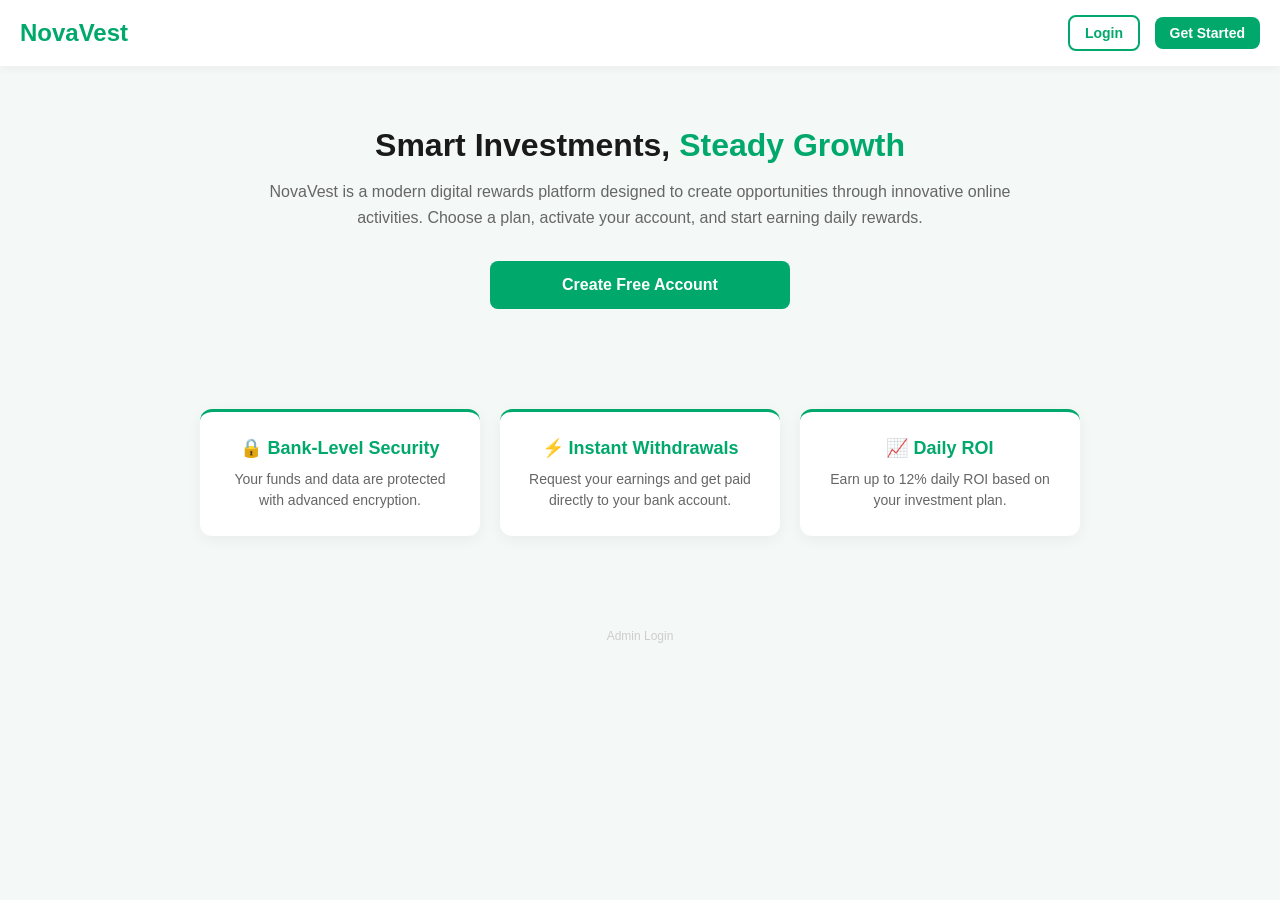
==== index.html @ c329efbb "Update index.html" ====
<!DOCTYPE html>
<html lang="en">
<head>
    <meta charset="UTF-8">
    <meta name="viewport" content="width=device-width, initial-scale=1.0">
    <title>NovaVest - Digital Rewards Platform</title>
    <link rel="manifest" href="manifest.json">
    <meta name="theme-color" content="#00a86b">
    <style>
        * { box-sizing: border-box; margin: 0; padding: 0; }
        body { font-family: 'Segoe UI', Roboto, sans-serif; background-color: #f4f8f6; color: #1a1a1a; }
        header { background-color: white; padding: 15px 20px; display: flex; justify-content: space-between; align-items: center; box-shadow: 0 2px 10px rgba(0,0,0,0.05); flex-wrap: wrap; gap: 10px; }
        .logo { font-size: 24px; font-weight: 800; color: #00a86b; }
        .nav-btns a { text-decoration: none; padding: 8px 15px; border-radius: 8px; font-weight: 700; margin-left: 10px; font-size: 14px; display: inline-block; }
        .btn-login { color: #00a86b; border: 2px solid #00a86b; }
        .btn-register { background: #00a86b; color: white; }
        .hero { text-align: center; padding: 60px 20px; max-width: 800px; margin: 0 auto; }
        .hero h1 { font-size: 32px; color: #1a1a1a; margin-bottom: 15px; line-height: 1.2; }
        .hero h1 span { color: #00a86b; }
        .hero p { font-size: 16px; color: #666; line-height: 1.6; margin-bottom: 30px; }
        .cta-btn { background: #00a86b; color: white; padding: 15px 30px; border: none; border-radius: 8px; font-size: 16px; font-weight: 700; text-decoration: none; transition: 0.2s; display: inline-block; width: 100%; max-width: 300px; }
        .cta-btn:hover { background: #007a4d; }
        .features { display: flex; justify-content: center; gap: 20px; padding: 40px 20px; flex-wrap: wrap; }
        .feature-box { background: white; padding: 25px; border-radius: 12px; width: 100%; max-width: 280px; text-align: center; box-shadow: 0 4px 15px rgba(0,0,0,0.05); border-top: 3px solid #00a86b; margin-bottom: 10px; }
        .feature-box h3 { color: #00a86b; margin-bottom: 10px; font-size: 18px; }
        .feature-box p { color: #666; font-size: 14px; line-height: 1.5; }
        .admin-footer { text-align: center; padding: 40px 20px; }
        .admin-footer a { color: #ccc; text-decoration: none; font-size: 12px; }
    </style>
</head>
<body>
    <header>
        <div class="logo">NovaVest</div>
        <div class="nav-btns">
            <a href="login.html" class="btn-login">Login</a>
            <a href="register.html" class="btn-register">Get Started</a>
        </div>
    </header>
    <div class="hero">
        <h1>Smart Investments, <span>Steady Growth</span></h1>
        <p>NovaVest is a modern digital rewards platform designed to create opportunities through innovative online activities. Choose a plan, activate your account, and start earning daily rewards.</p>
        <a href="register.html" class="cta-btn">Create Free Account</a>
    </div>
    <div class="features">
        <div class="feature-box">
            <h3>🔒 Bank-Level Security</h3>
            <p>Your funds and data are protected with advanced encryption.</p>
        </div>
        <div class="feature-box">
            <h3>⚡ Instant Withdrawals</h3>
            <p>Request your earnings and get paid directly to your bank account.</p>
        </div>
        <div class="feature-box">
            <h3>📈 Daily ROI</h3>
            <p>Earn up to 12% daily ROI based on your investment plan.</p>
        </div>
    </div>
    <div class="admin-footer">
        <a href="admin-login.html">Admin Login</a>
    </div>

    <script>
        if ('serviceWorker' in navigator) {
          window.addEventListener('load', function() {
            navigator.serviceWorker.register('/sw.js').then(function(registration) {
              console.log('ServiceWorker registration successful!');
            }, function(err) {
              console.log('ServiceWorker registration failed: ', err);
            });
          });
        }
    </script>
</body>
</html>
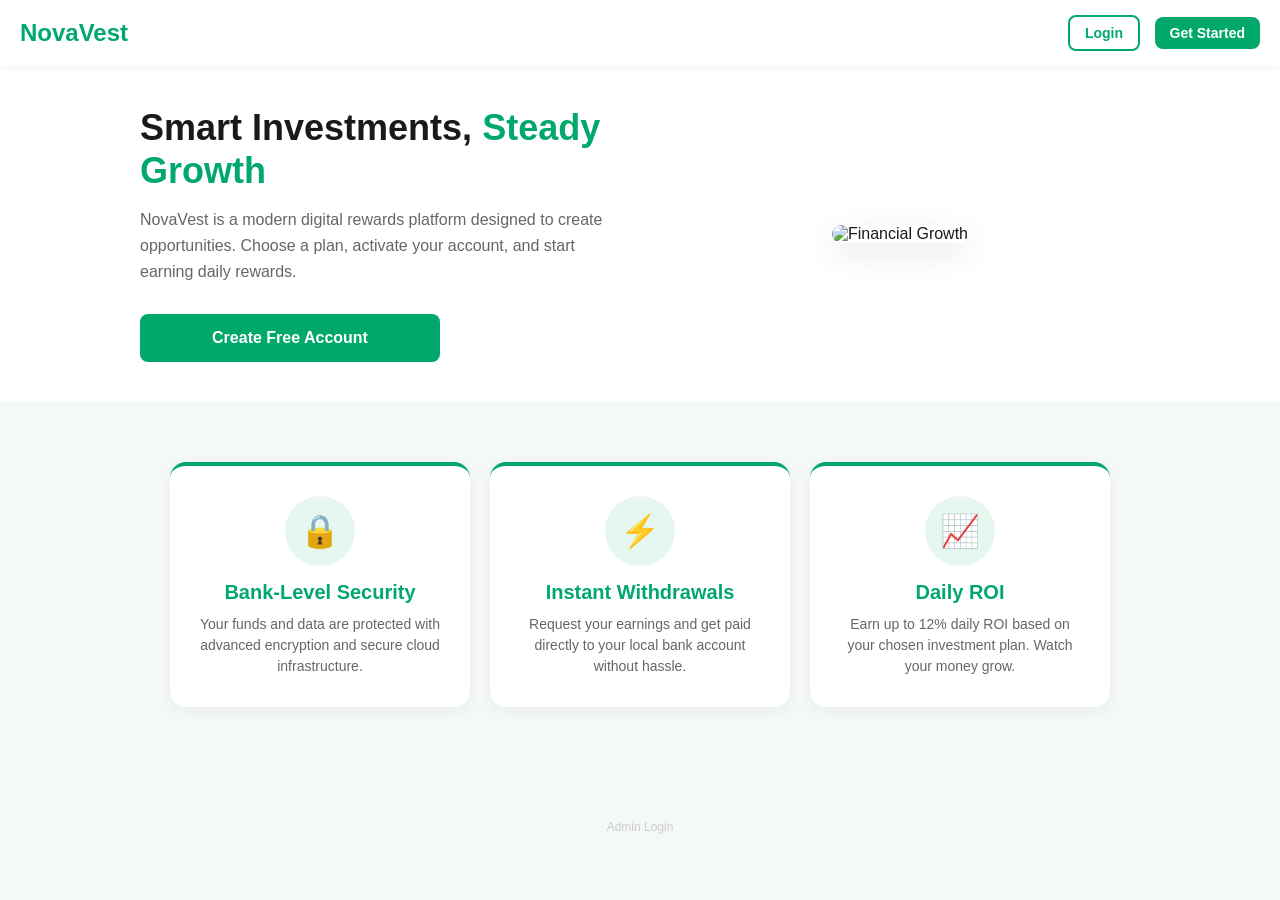
==== commit aea45101: "Update index.html" ====
--- a/index.html
+++ b/index.html
@@ -9,21 +9,32 @@
     <style>
         * { box-sizing: border-box; margin: 0; padding: 0; }
         body { font-family: 'Segoe UI', Roboto, sans-serif; background-color: #f4f8f6; color: #1a1a1a; }
-        header { background-color: white; padding: 15px 20px; display: flex; justify-content: space-between; align-items: center; box-shadow: 0 2px 10px rgba(0,0,0,0.05); flex-wrap: wrap; gap: 10px; }
+        header { background-color: white; padding: 15px 20px; display: flex; justify-content: space-between; align-items: center; box-shadow: 0 2px 10px rgba(0,0,0,0.05); flex-wrap: wrap; gap: 10px; position: sticky; top: 0; z-index: 100; }
         .logo { font-size: 24px; font-weight: 800; color: #00a86b; }
         .nav-btns a { text-decoration: none; padding: 8px 15px; border-radius: 8px; font-weight: 700; margin-left: 10px; font-size: 14px; display: inline-block; }
         .btn-login { color: #00a86b; border: 2px solid #00a86b; }
         .btn-register { background: #00a86b; color: white; }
-        .hero { text-align: center; padding: 60px 20px; max-width: 800px; margin: 0 auto; }
-        .hero h1 { font-size: 32px; color: #1a1a1a; margin-bottom: 15px; line-height: 1.2; }
-        .hero h1 span { color: #00a86b; }
-        .hero p { font-size: 16px; color: #666; line-height: 1.6; margin-bottom: 30px; }
-        .cta-btn { background: #00a86b; color: white; padding: 15px 30px; border: none; border-radius: 8px; font-size: 16px; font-weight: 700; text-decoration: none; transition: 0.2s; display: inline-block; width: 100%; max-width: 300px; }
+        
+        /* Hero Section with Image */
+        .hero-container { background: white; padding: 40px 20px; }
+        .hero { display: flex; max-width: 1000px; margin: 0 auto; align-items: center; gap: 40px; flex-wrap: wrap; }
+        .hero-text { flex: 1; min-width: 300px; }
+        .hero-text h1 { font-size: 36px; color: #1a1a1a; margin-bottom: 15px; line-height: 1.2; }
+        .hero-text h1 span { color: #00a86b; }
+        .hero-text p { font-size: 16px; color: #666; line-height: 1.6; margin-bottom: 30px; }
+        .cta-btn { background: #00a86b; color: white; padding: 15px 30px; border: none; border-radius: 8px; font-size: 16px; font-weight: 700; text-decoration: none; transition: 0.2s; display: inline-block; width: 100%; max-width: 300px; text-align: center; }
         .cta-btn:hover { background: #007a4d; }
-        .features { display: flex; justify-content: center; gap: 20px; padding: 40px 20px; flex-wrap: wrap; }
-        .feature-box { background: white; padding: 25px; border-radius: 12px; width: 100%; max-width: 280px; text-align: center; box-shadow: 0 4px 15px rgba(0,0,0,0.05); border-top: 3px solid #00a86b; margin-bottom: 10px; }
-        .feature-box h3 { color: #00a86b; margin-bottom: 10px; font-size: 18px; }
+        
+        .hero-image { flex: 1; min-width: 300px; text-align: center; }
+        .hero-image img { width: 100%; max-width: 400px; border-radius: 16px; box-shadow: 0 10px 30px rgba(0,0,0,0.1); }
+
+        /* Features Section */
+        .features { display: flex; justify-content: center; gap: 20px; padding: 60px 20px; flex-wrap: wrap; max-width: 1000px; margin: 0 auto; }
+        .feature-box { background: white; padding: 30px; border-radius: 16px; width: 100%; max-width: 300px; text-align: center; box-shadow: 0 4px 15px rgba(0,0,0,0.05); border-top: 4px solid #00a86b; margin-bottom: 10px; }
+        .feature-icon { width: 70px; height: 70px; margin: 0 auto 15px; background: #e6f7ef; border-radius: 50%; display: flex; align-items: center; justify-content: center; font-size: 32px; }
+        .feature-box h3 { color: #00a86b; margin-bottom: 10px; font-size: 20px; }
         .feature-box p { color: #666; font-size: 14px; line-height: 1.5; }
+        
         .admin-footer { text-align: center; padding: 40px 20px; }
         .admin-footer a { color: #ccc; text-decoration: none; font-size: 12px; }
     </style>
@@ -36,25 +47,38 @@
             <a href="register.html" class="btn-register">Get Started</a>
         </div>
     </header>
-    <div class="hero">
-        <h1>Smart Investments, <span>Steady Growth</span></h1>
-        <p>NovaVest is a modern digital rewards platform designed to create opportunities through innovative online activities. Choose a plan, activate your account, and start earning daily rewards.</p>
-        <a href="register.html" class="cta-btn">Create Free Account</a>
+
+    <div class="hero-container">
+        <div class="hero">
+            <div class="hero-text">
+                <h1>Smart Investments, <span>Steady Growth</span></h1>
+                <p>NovaVest is a modern digital rewards platform designed to create opportunities. Choose a plan, activate your account, and start earning daily rewards.</p>
+                <a href="register.html" class="cta-btn">Create Free Account</a>
+            </div>
+            <div class="hero-image">
+                <img src="https://images.unsplash.com/photo-1565514020179-026b92b84bb6?ixlib=rb-4.0.3&auto=format&fit=crop&w=800&q=80" alt="Financial Growth">
+            </div>
+        </div>
     </div>
+
     <div class="features">
         <div class="feature-box">
-            <h3>🔒 Bank-Level Security</h3>
-            <p>Your funds and data are protected with advanced encryption.</p>
+            <div class="feature-icon">🔒</div>
+            <h3>Bank-Level Security</h3>
+            <p>Your funds and data are protected with advanced encryption and secure cloud infrastructure.</p>
         </div>
         <div class="feature-box">
-            <h3>⚡ Instant Withdrawals</h3>
-            <p>Request your earnings and get paid directly to your bank account.</p>
+            <div class="feature-icon">⚡</div>
+            <h3>Instant Withdrawals</h3>
+            <p>Request your earnings and get paid directly to your local bank account without hassle.</p>
         </div>
         <div class="feature-box">
-            <h3>📈 Daily ROI</h3>
-            <p>Earn up to 12% daily ROI based on your investment plan.</p>
+            <div class="feature-icon">📈</div>
+            <h3>Daily ROI</h3>
+            <p>Earn up to 12% daily ROI based on your chosen investment plan. Watch your money grow.</p>
         </div>
     </div>
+
     <div class="admin-footer">
         <a href="admin-login.html">Admin Login</a>
     </div>
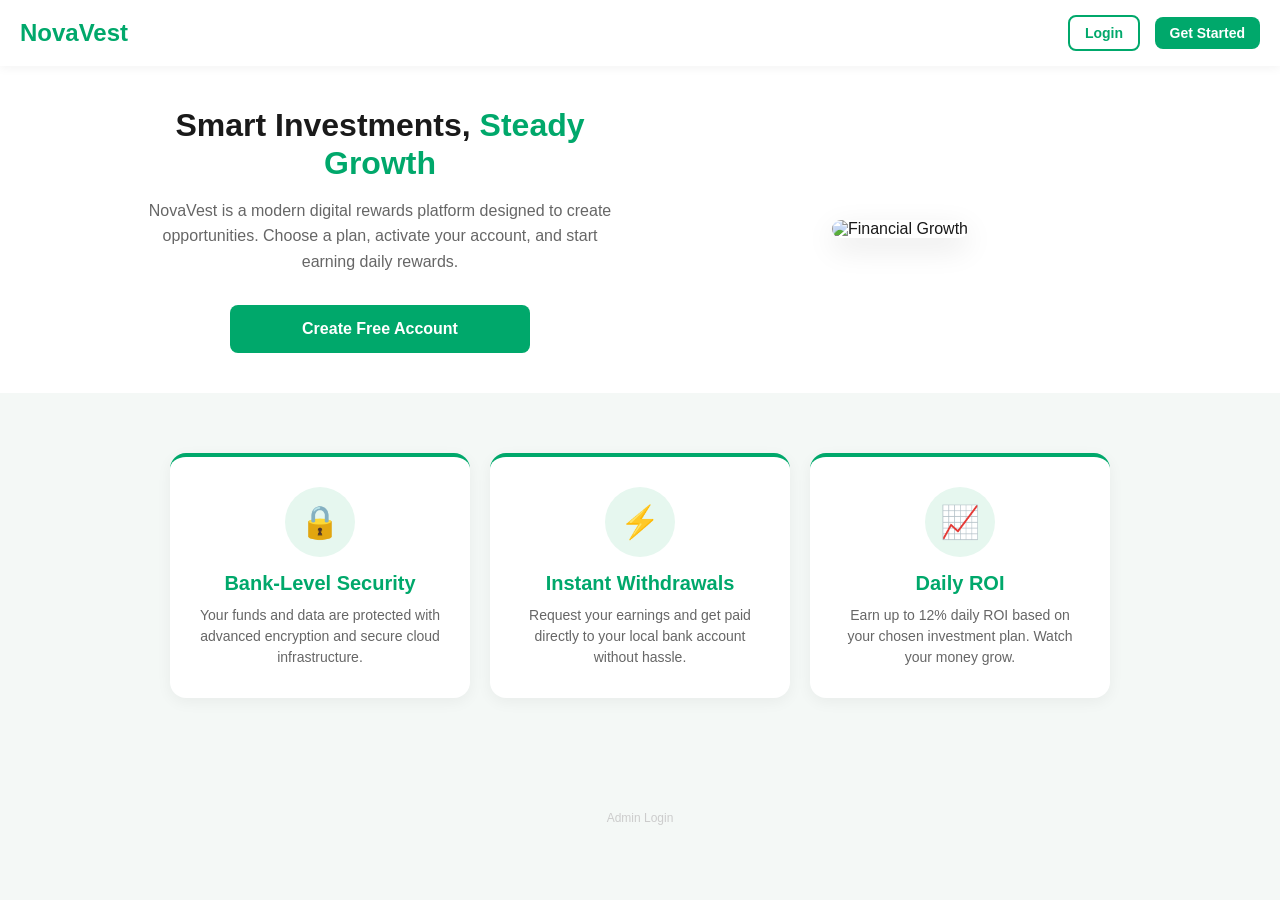
==== commit 5bcd0712: "Update index.html" ====
--- a/index.html
+++ b/index.html
@@ -15,18 +15,26 @@
         .btn-login { color: #00a86b; border: 2px solid #00a86b; }
         .btn-register { background: #00a86b; color: white; }
         
-        /* Hero Section with Image */
+        /* Hero Section */
         .hero-container { background: white; padding: 40px 20px; }
         .hero { display: flex; max-width: 1000px; margin: 0 auto; align-items: center; gap: 40px; flex-wrap: wrap; }
-        .hero-text { flex: 1; min-width: 300px; }
-        .hero-text h1 { font-size: 36px; color: #1a1a1a; margin-bottom: 15px; line-height: 1.2; }
+        .hero-text { flex: 1; min-width: 300px; text-align: center; }
+        .hero-text h1 { font-size: 32px; color: #1a1a1a; margin-bottom: 15px; line-height: 1.2; }
         .hero-text h1 span { color: #00a86b; }
         .hero-text p { font-size: 16px; color: #666; line-height: 1.6; margin-bottom: 30px; }
         .cta-btn { background: #00a86b; color: white; padding: 15px 30px; border: none; border-radius: 8px; font-size: 16px; font-weight: 700; text-decoration: none; transition: 0.2s; display: inline-block; width: 100%; max-width: 300px; text-align: center; }
         .cta-btn:hover { background: #007a4d; }
         
-        .hero-image { flex: 1; min-width: 300px; text-align: center; }
-        .hero-image img { width: 100%; max-width: 400px; border-radius: 16px; box-shadow: 0 10px 30px rgba(0,0,0,0.1); }
+        /* Fixed Image Styling */
+        .hero-image { flex: 1; min-width: 300px; text-align: center; width: 100%; }
+        .hero-image img {
+            width: 100%; 
+            max-width: 400px;
+            height: 220px; /* Fixed height so it doesn't stretch too tall */
+            object-fit: cover; /* This cuts the image perfectly so it doesn't distort */
+            border-radius: 16px; 
+            box-shadow: 0 10px 30px rgba(0,0,0,0.1);
+        }
 
         /* Features Section */
         .features { display: flex; justify-content: center; gap: 20px; padding: 60px 20px; flex-wrap: wrap; max-width: 1000px; margin: 0 auto; }
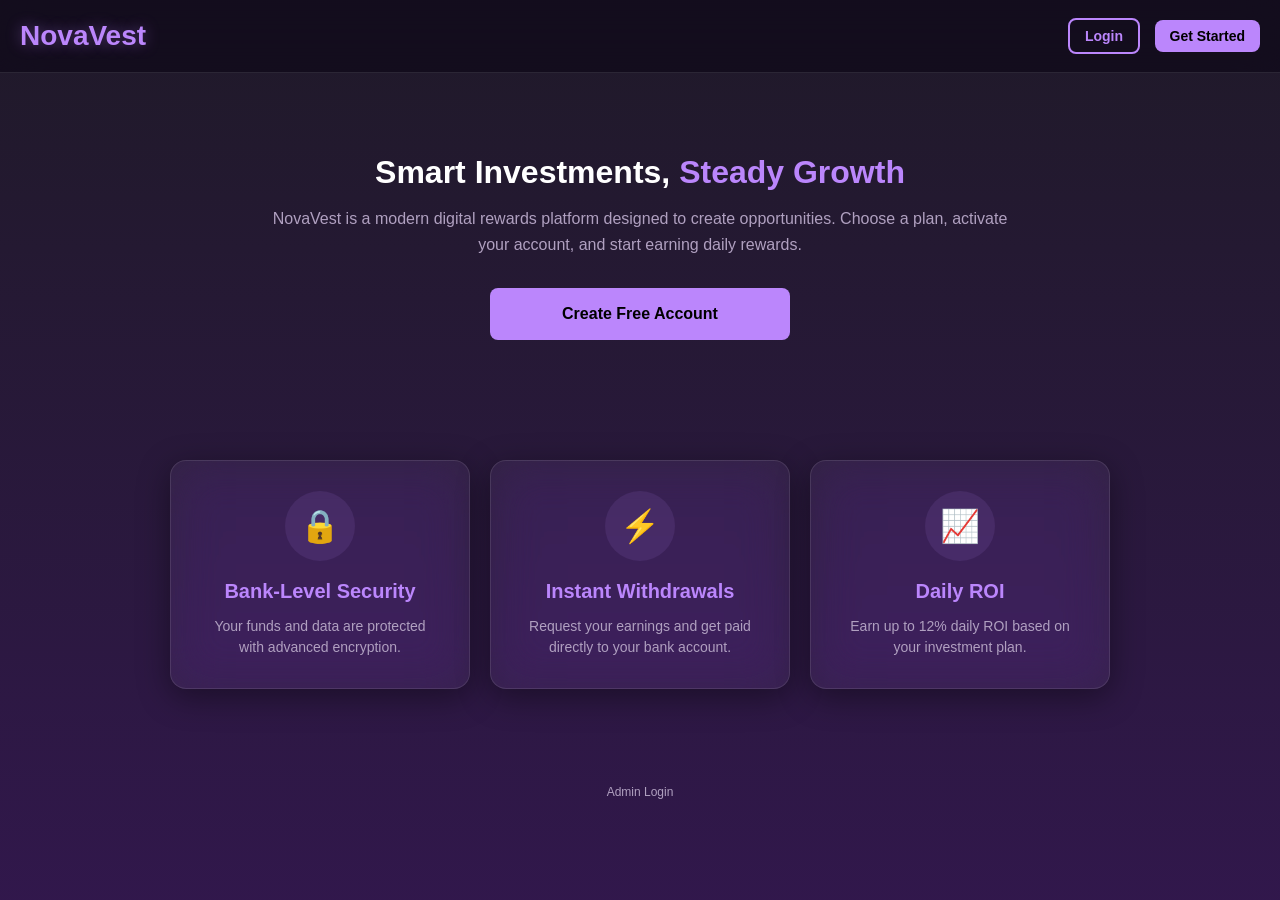
==== commit 86b9066a: "Update index.html" ====
--- a/index.html
+++ b/index.html
@@ -4,103 +4,56 @@
     <meta charset="UTF-8">
     <meta name="viewport" content="width=device-width, initial-scale=1.0">
     <title>NovaVest - Digital Rewards Platform</title>
-    <link rel="manifest" href="manifest.json">
-    <meta name="theme-color" content="#00a86b">
+    <link rel="stylesheet" href="style.css">
     <style>
-        * { box-sizing: border-box; margin: 0; padding: 0; }
-        body { font-family: 'Segoe UI', Roboto, sans-serif; background-color: #f4f8f6; color: #1a1a1a; }
-        header { background-color: white; padding: 15px 20px; display: flex; justify-content: space-between; align-items: center; box-shadow: 0 2px 10px rgba(0,0,0,0.05); flex-wrap: wrap; gap: 10px; position: sticky; top: 0; z-index: 100; }
-        .logo { font-size: 24px; font-weight: 800; color: #00a86b; }
-        .nav-btns a { text-decoration: none; padding: 8px 15px; border-radius: 8px; font-weight: 700; margin-left: 10px; font-size: 14px; display: inline-block; }
-        .btn-login { color: #00a86b; border: 2px solid #00a86b; }
-        .btn-register { background: #00a86b; color: white; }
-        
-        /* Hero Section */
-        .hero-container { background: white; padding: 40px 20px; }
-        .hero { display: flex; max-width: 1000px; margin: 0 auto; align-items: center; gap: 40px; flex-wrap: wrap; }
-        .hero-text { flex: 1; min-width: 300px; text-align: center; }
-        .hero-text h1 { font-size: 32px; color: #1a1a1a; margin-bottom: 15px; line-height: 1.2; }
-        .hero-text h1 span { color: #00a86b; }
-        .hero-text p { font-size: 16px; color: #666; line-height: 1.6; margin-bottom: 30px; }
-        .cta-btn { background: #00a86b; color: white; padding: 15px 30px; border: none; border-radius: 8px; font-size: 16px; font-weight: 700; text-decoration: none; transition: 0.2s; display: inline-block; width: 100%; max-width: 300px; text-align: center; }
-        .cta-btn:hover { background: #007a4d; }
-        
-        /* Fixed Image Styling */
-        .hero-image { flex: 1; min-width: 300px; text-align: center; width: 100%; }
-        .hero-image img {
-            width: 100%; 
-            max-width: 400px;
-            height: 220px; /* Fixed height so it doesn't stretch too tall */
-            object-fit: cover; /* This cuts the image perfectly so it doesn't distort */
-            border-radius: 16px; 
-            box-shadow: 0 10px 30px rgba(0,0,0,0.1);
-        }
-
-        /* Features Section */
-        .features { display: flex; justify-content: center; gap: 20px; padding: 60px 20px; flex-wrap: wrap; max-width: 1000px; margin: 0 auto; }
-        .feature-box { background: white; padding: 30px; border-radius: 16px; width: 100%; max-width: 300px; text-align: center; box-shadow: 0 4px 15px rgba(0,0,0,0.05); border-top: 4px solid #00a86b; margin-bottom: 10px; }
-        .feature-icon { width: 70px; height: 70px; margin: 0 auto 15px; background: #e6f7ef; border-radius: 50%; display: flex; align-items: center; justify-content: center; font-size: 32px; }
-        .feature-box h3 { color: #00a86b; margin-bottom: 10px; font-size: 20px; }
-        .feature-box p { color: #666; font-size: 14px; line-height: 1.5; }
-        
+        header { background: rgba(12, 6, 22, 0.6); backdrop-filter: blur(20px); padding: 15px 20px; display: flex; justify-content: space-between; align-items: center; position: sticky; top: 0; z-index: 100; border-bottom: 1px solid var(--glass-border); }
+        .nav-btns a { text-decoration: none; padding: 8px 15px; border-radius: 8px; font-weight: 700; margin-left: 10px; font-size: 14px; }
+        .btn-login { color: var(--neon-main); border: 2px solid var(--neon-main); }
+        .btn-register { background: var(--neon-main); color: #000; }
+        .hero { text-align: center; padding: 80px 20px; max-width: 800px; margin: 0 auto; }
+        .hero h1 { font-size: 32px; margin-bottom: 15px; line-height: 1.2; }
+        .hero h1 span { color: var(--neon-main); }
+        .hero p { font-size: 16px; color: var(--text-muted); line-height: 1.6; margin-bottom: 30px; }
+        .features { display: flex; justify-content: center; gap: 20px; padding: 40px 20px; flex-wrap: wrap; max-width: 1000px; margin: 0 auto; }
+        .feature-box { padding: 30px; width: 100%; max-width: 300px; text-align: center; margin-bottom: 10px; }
+        .feature-icon { width: 70px; height: 70px; margin: 0 auto 15px; background: rgba(187, 134, 252, 0.1); border-radius: 50%; display: flex; align-items: center; justify-content: center; font-size: 32px; }
+        .feature-box h3 { color: var(--neon-main); margin-bottom: 10px; font-size: 20px; }
         .admin-footer { text-align: center; padding: 40px 20px; }
-        .admin-footer a { color: #ccc; text-decoration: none; font-size: 12px; }
+        .admin-footer a { color: var(--text-muted); text-decoration: none; font-size: 12px; }
     </style>
 </head>
 <body>
     <header>
-        <div class="logo">NovaVest</div>
+        <div class="logo" style="margin:0;">NovaVest</div>
         <div class="nav-btns">
             <a href="login.html" class="btn-login">Login</a>
             <a href="register.html" class="btn-register">Get Started</a>
         </div>
     </header>
-
-    <div class="hero-container">
-        <div class="hero">
-            <div class="hero-text">
-                <h1>Smart Investments, <span>Steady Growth</span></h1>
-                <p>NovaVest is a modern digital rewards platform designed to create opportunities. Choose a plan, activate your account, and start earning daily rewards.</p>
-                <a href="register.html" class="cta-btn">Create Free Account</a>
-            </div>
-            <div class="hero-image">
-                <img src="https://images.unsplash.com/photo-1565514020179-026b92b84bb6?ixlib=rb-4.0.3&auto=format&fit=crop&w=800&q=80" alt="Financial Growth">
-            </div>
+    <div class="hero">
+        <h1>Smart Investments, <span>Steady Growth</span></h1>
+        <p>NovaVest is a modern digital rewards platform designed to create opportunities. Choose a plan, activate your account, and start earning daily rewards.</p>
+        <a href="register.html" class="btn" style="max-width: 300px; margin: 0 auto;">Create Free Account</a>
+    </div>
+    <div class="features">
+        <div class="glass-card feature-box">
+            <div class="feature-icon">🔒</div>
+            <h3>Bank-Level Security</h3>
+            <p style="color: var(--text-muted); font-size: 14px;">Your funds and data are protected with advanced encryption.</p>
+        </div>
+        <div class="glass-card feature-box">
+            <div class="feature-icon">⚡</div>
+            <h3>Instant Withdrawals</h3>
+            <p style="color: var(--text-muted); font-size: 14px;">Request your earnings and get paid directly to your bank account.</p>
+        </div>
+        <div class="glass-card feature-box">
+            <div class="feature-icon">📈</div>
+            <h3>Daily ROI</h3>
+            <p style="color: var(--text-muted); font-size: 14px;">Earn up to 12% daily ROI based on your investment plan.</p>
         </div>
     </div>
-
-    <div class="features">
-        <div class="feature-box">
-            <div class="feature-icon">🔒</div>
-            <h3>Bank-Level Security</h3>
-            <p>Your funds and data are protected with advanced encryption and secure cloud infrastructure.</p>
-        </div>
-        <div class="feature-box">
-            <div class="feature-icon">⚡</div>
-            <h3>Instant Withdrawals</h3>
-            <p>Request your earnings and get paid directly to your local bank account without hassle.</p>
-        </div>
-        <div class="feature-box">
-            <div class="feature-icon">📈</div>
-            <h3>Daily ROI</h3>
-            <p>Earn up to 12% daily ROI based on your chosen investment plan. Watch your money grow.</p>
-        </div>
-    </div>
-
     <div class="admin-footer">
         <a href="admin-login.html">Admin Login</a>
     </div>
-
-    <script>
-        if ('serviceWorker' in navigator) {
-          window.addEventListener('load', function() {
-            navigator.serviceWorker.register('/sw.js').then(function(registration) {
-              console.log('ServiceWorker registration successful!');
-            }, function(err) {
-              console.log('ServiceWorker registration failed: ', err);
-            });
-          });
-        }
-    </script>
 </body>
 </html>
--- a/style.css
+++ b/style.css
@@ -0,0 +1,53 @@
+/* NOVAVEST MASTER STYLESHEET */
+:root {
+    --neon-main: #bb86fc; /* Neon Purple */
+    --neon-glow: rgba(187, 134, 252, 0.4);
+    --gold-accent: #ffd700;
+    --bg-dark: #0c0616; /* Deep dark purple/black */
+    --glass-bg: rgba(255, 255, 255, 0.05);
+    --glass-border: rgba(255, 255, 255, 0.1);
+    --text-main: #ffffff;
+    --text-muted: #b0a0c0;
+    --danger: #ff4d4d;
+}
+
+* { box-sizing: border-box; margin: 0; padding: 0; }
+
+body { 
+    font-family: 'Segoe UI', Roboto, sans-serif; 
+    /* Your exact image with a dark purple overlay */
+    background: linear-gradient(rgba(12, 6, 22, 0.92), rgba(38, 11, 66, 0.95)), url('images/NovaVest-promo.png') no-repeat center center fixed; 
+    background-size: cover;
+    color: var(--text-main); 
+    min-height: 100vh;
+    line-height: 1.5;
+}
+
+/* Universal Glass Cards */
+.glass-card, .glass-container {
+    background: var(--glass-bg);
+    backdrop-filter: blur(24px) saturate(150%);
+    -webkit-backdrop-filter: blur(24px) saturate(150%);
+    border: 1px solid var(--glass-border);
+    border-radius: 16px;
+    box-shadow: 0 8px 32px rgba(0,0,0,0.4);
+    transition: all 0.3s ease;
+}
+
+/* Buttons */
+.btn { background: var(--neon-main); color: #000; padding: 14px; border: none; border-radius: 8px; font-weight: 800; cursor: pointer; font-size: 16px; transition: 0.2s; text-decoration: none; text-align: center; display: block; width: 100%; }
+.btn:hover { box-shadow: 0 0 20px var(--neon-glow); }
+.btn-logout { background: rgba(255, 77, 77, 0.1); color: var(--danger); padding: 8px 16px; border-radius: 8px; text-decoration: none; font-weight: 700; font-size: 14px; border: 1px solid rgba(255, 77, 77, 0.3); }
+.btn-choose { background: var(--neon-main); color: #000; padding: 12px; border-radius: 8px; text-decoration: none; font-weight: 800; display: block; text-align: center; margin-top: 15px; }
+
+/* Inputs */
+input, select { width: 100%; padding: 12px; border-radius: 8px; font-size: 16px; background: rgba(0, 0, 0, 0.3); border: 1px solid var(--glass-border); color: var(--text-main); transition: 0.2s; }
+input:focus, select:focus { border-color: var(--neon-main); outline: none; box-shadow: 0 0 10px var(--neon-glow); }
+input option { color: black; }
+
+/* Text & Layout Utilities */
+.logo { font-size: 28px; font-weight: 800; color: var(--neon-main); text-shadow: 0 0 15px var(--neon-glow); margin-bottom: 20px; text-align: center; }
+.back-link { display: block; text-align: center; margin-top: 15px; color: var(--neon-main); text-decoration: none; font-weight: 600; font-size: 14px; }
+.form-group { margin-bottom: 20px; }
+label { display: block; margin-bottom: 8px; font-weight: 600; color: var(--text-muted); font-size: 14px; }
+h2 { text-align: center; color: var(--text-main); margin-bottom: 20px; }
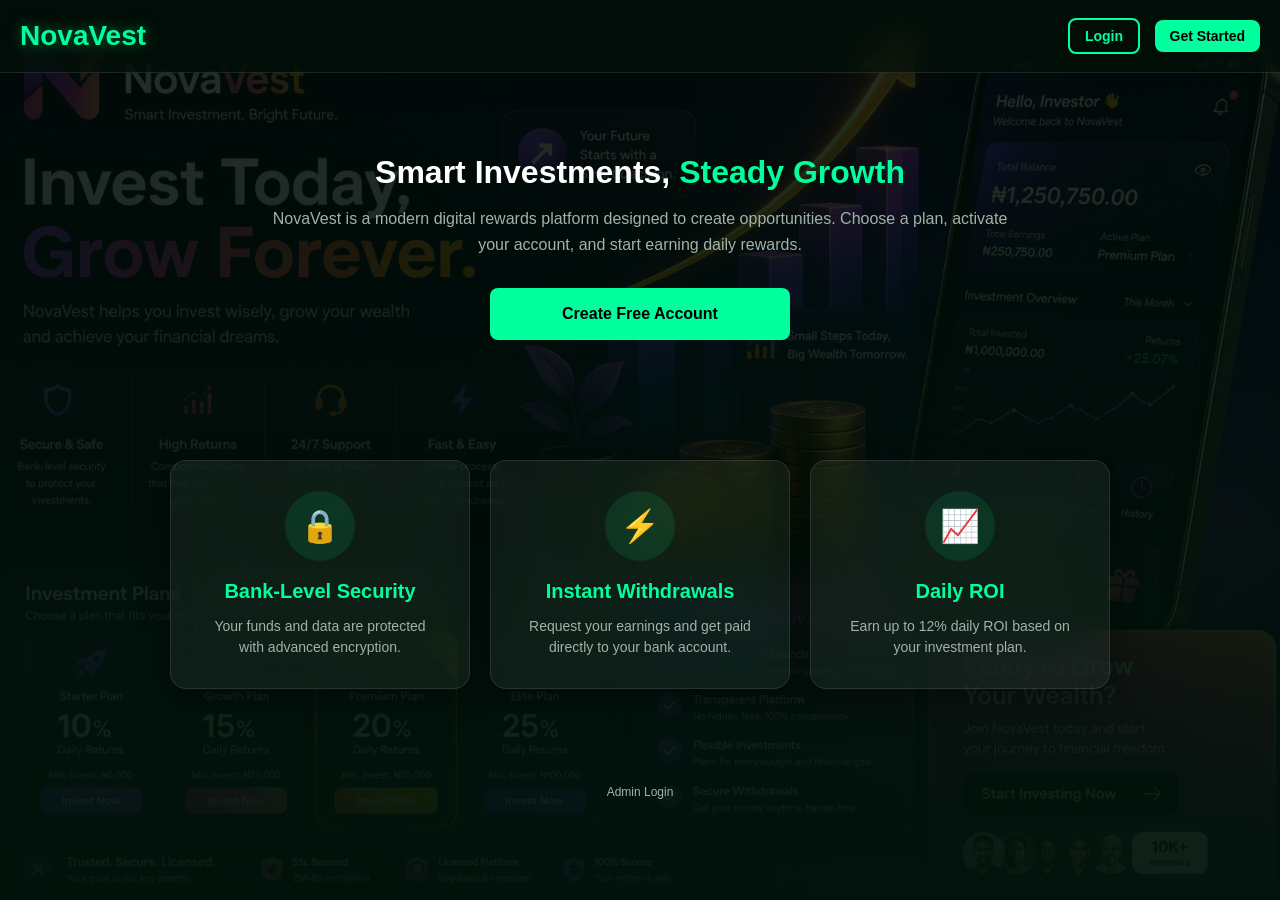
==== commit 11648263: "Update index.html" ====
--- a/index.html
+++ b/index.html
@@ -4,9 +4,11 @@
     <meta charset="UTF-8">
     <meta name="viewport" content="width=device-width, initial-scale=1.0">
     <title>NovaVest - Digital Rewards Platform</title>
+    <link rel="manifest" href="manifest.json">
+    <meta name="theme-color" content="#021109">
     <link rel="stylesheet" href="style.css">
     <style>
-        header { background: rgba(12, 6, 22, 0.6); backdrop-filter: blur(20px); padding: 15px 20px; display: flex; justify-content: space-between; align-items: center; position: sticky; top: 0; z-index: 100; border-bottom: 1px solid var(--glass-border); }
+        header { background: rgba(2, 17, 9, 0.6); backdrop-filter: blur(20px); padding: 15px 20px; display: flex; justify-content: space-between; align-items: center; position: sticky; top: 0; z-index: 100; border-bottom: 1px solid var(--glass-border); }
         .nav-btns a { text-decoration: none; padding: 8px 15px; border-radius: 8px; font-weight: 700; margin-left: 10px; font-size: 14px; }
         .btn-login { color: var(--neon-main); border: 2px solid var(--neon-main); }
         .btn-register { background: var(--neon-main); color: #000; }
@@ -16,7 +18,7 @@
         .hero p { font-size: 16px; color: var(--text-muted); line-height: 1.6; margin-bottom: 30px; }
         .features { display: flex; justify-content: center; gap: 20px; padding: 40px 20px; flex-wrap: wrap; max-width: 1000px; margin: 0 auto; }
         .feature-box { padding: 30px; width: 100%; max-width: 300px; text-align: center; margin-bottom: 10px; }
-        .feature-icon { width: 70px; height: 70px; margin: 0 auto 15px; background: rgba(187, 134, 252, 0.1); border-radius: 50%; display: flex; align-items: center; justify-content: center; font-size: 32px; }
+        .feature-icon { width: 70px; height: 70px; margin: 0 auto 15px; background: rgba(0, 255, 157, 0.1); border-radius: 50%; display: flex; align-items: center; justify-content: center; font-size: 32px; }
         .feature-box h3 { color: var(--neon-main); margin-bottom: 10px; font-size: 20px; }
         .admin-footer { text-align: center; padding: 40px 20px; }
         .admin-footer a { color: var(--text-muted); text-decoration: none; font-size: 12px; }
@@ -55,5 +57,16 @@
     <div class="admin-footer">
         <a href="admin-login.html">Admin Login</a>
     </div>
+    <script>
+        if ('serviceWorker' in navigator) {
+          window.addEventListener('load', function() {
+            navigator.serviceWorker.register('/sw.js').then(function(registration) {
+              console.log('ServiceWorker registration successful!');
+            }, function(err) {
+              console.log('ServiceWorker registration failed: ', err);
+            });
+          });
+        }
+    </script>
 </body>
 </html>
--- a/style.css
+++ b/style.css
@@ -1,25 +1,31 @@
 /* NOVAVEST MASTER STYLESHEET */
 :root {
-    --neon-main: #bb86fc; /* Neon Purple */
-    --neon-glow: rgba(187, 134, 252, 0.4);
+    --neon-main: #00ff9d;
+    --neon-glow: rgba(0, 255, 157, 0.4);
     --gold-accent: #ffd700;
-    --bg-dark: #0c0616; /* Deep dark purple/black */
+    --bg-dark: #021109;
     --glass-bg: rgba(255, 255, 255, 0.05);
     --glass-border: rgba(255, 255, 255, 0.1);
     --text-main: #ffffff;
-    --text-muted: #b0a0c0;
+    --text-muted: #a0b3a8;
     --danger: #ff4d4d;
 }
 
 * { box-sizing: border-box; margin: 0; padding: 0; }
 
+/* APPLY BACKGROUND TO HTML TO COVER THE BROWSER'S WHITE OVERSCROLL */
+html { 
+    height: 100%;
+    background: linear-gradient(rgba(0, 10, 5, 0.85), rgba(0, 20, 10, 0.95)), url('bg.png') no-repeat center center fixed; 
+    background-size: cover;
+    background-color: #021109; /* Deep dark green fallback */
+}
+
 body { 
     font-family: 'Segoe UI', Roboto, sans-serif; 
-    /* Your exact image with a dark purple overlay */
-    background: linear-gradient(rgba(12, 6, 22, 0.92), rgba(38, 11, 66, 0.95)), url('images/NovaVest-promo.png') no-repeat center center fixed; 
-    background-size: cover;
+    background: transparent; /* Body is transparent so html shows through */
     color: var(--text-main); 
-    min-height: 100vh;
+    min-height: 100%;
     line-height: 1.5;
 }
 
@@ -37,8 +43,10 @@
 /* Buttons */
 .btn { background: var(--neon-main); color: #000; padding: 14px; border: none; border-radius: 8px; font-weight: 800; cursor: pointer; font-size: 16px; transition: 0.2s; text-decoration: none; text-align: center; display: block; width: 100%; }
 .btn:hover { box-shadow: 0 0 20px var(--neon-glow); }
-.btn-logout { background: rgba(255, 77, 77, 0.1); color: var(--danger); padding: 8px 16px; border-radius: 8px; text-decoration: none; font-weight: 700; font-size: 14px; border: 1px solid rgba(255, 77, 77, 0.3); }
-.btn-choose { background: var(--neon-main); color: #000; padding: 12px; border-radius: 8px; text-decoration: none; font-weight: 800; display: block; text-align: center; margin-top: 15px; }
+.btn-logout { background: rgba(255, 77, 77, 0.1); color: var(--danger); padding: 8px 16px; border-radius: 8px; text-decoration: none; font-weight: 700; font-size: 14px; border: 1px solid rgba(255, 77, 77, 0.3); cursor: pointer; }
+.btn-logout:hover { background: var(--danger); color: white; }
+.btn-choose { display: block; text-align: center; background: var(--neon-main); color: #000; padding: 12px; border-radius: 8px; text-decoration: none; margin-top: 15px; font-weight: 800; transition: 0.2s; }
+.btn-choose:hover { box-shadow: 0 0 20px var(--neon-glow); }
 
 /* Inputs */
 input, select { width: 100%; padding: 12px; border-radius: 8px; font-size: 16px; background: rgba(0, 0, 0, 0.3); border: 1px solid var(--glass-border); color: var(--text-main); transition: 0.2s; }
@@ -50,4 +58,30 @@
 .back-link { display: block; text-align: center; margin-top: 15px; color: var(--neon-main); text-decoration: none; font-weight: 600; font-size: 14px; }
 .form-group { margin-bottom: 20px; }
 label { display: block; margin-bottom: 8px; font-weight: 600; color: var(--text-muted); font-size: 14px; }
-h2 { text-align: center; color: var(--text-main); margin-bottom: 20px; }+h2 { text-align: center; color: var(--text-main); margin-bottom: 20px; }
+
+/* HAMBURGER MENU */
+.header-nav { display: flex; align-items: center; gap: 15px; }
+.hamburger-btn { font-size: 24px; cursor: pointer; background: none; border: none; color: var(--neon-main); }
+.side-menu { height: 100%; width: 0; position: fixed; z-index: 1000; top: 0; right: 0; background-color: rgba(2, 17, 9, 0.95); backdrop-filter: blur(20px); overflow-x: hidden; transition: 0.3s; padding-top: 60px; border-left: 1px solid var(--glass-border); }
+.side-menu.open { width: 250px; }
+.menu-item { padding: 15px 25px; text-decoration: none; font-size: 16px; color: var(--text-main); display: block; border-bottom: 1px solid var(--glass-border); transition: 0.2s; }
+.menu-item:hover { background: rgba(0, 255, 157, 0.1); padding-left: 35px; }
+.close-btn { position: absolute; top: 15px; right: 25px; font-size: 36px; color: var(--text-muted); background: none; border: none; cursor: pointer; }
+.menu-overlay { position: fixed; top: 0; left: 0; width: 100%; height: 100%; background: rgba(0,0,0,0.5); z-index: 999; display: none; }
+.menu-overlay.show { display: block; }
+
+/* AI CHATBOT STYLES */
+.chat-toggle { position: fixed; bottom: 20px; right: 20px; width: 60px; height: 60px; background: var(--neon-main); border-radius: 50%; cursor: pointer; display: flex; align-items: center; justify-content: center; font-size: 28px; z-index: 1000; box-shadow: 0 0 20px var(--neon-glow); border: none; color: #000; }
+.chat-box { position: fixed; bottom: 90px; right: 20px; width: 330px; max-width: calc(100% - 40px); height: 450px; background: rgba(2, 17, 9, 0.95); backdrop-filter: blur(20px); border: 1px solid var(--glass-border); border-radius: 16px; display: none; flex-direction: column; z-index: 1000; overflow: hidden; box-shadow: 0 10px 40px rgba(0,0,0,0.5); }
+.chat-box.open { display: flex; }
+.chat-header { padding: 15px; background: rgba(0, 255, 157, 0.1); border-bottom: 1px solid var(--glass-border); display: flex; justify-content: space-between; align-items: center; }
+.chat-header h3 { color: var(--neon-main); font-size: 16px; margin: 0; }
+.chat-close { background: none; border: none; color: var(--text-muted); font-size: 20px; cursor: pointer; }
+.chat-messages { flex: 1; padding: 15px; overflow-y: auto; display: flex; flex-direction: column; gap: 10px; }
+.chat-msg { max-width: 80%; padding: 10px 14px; border-radius: 12px; font-size: 14px; line-height: 1.4; }
+.chat-msg.bot { background: rgba(255, 255, 255, 0.1); color: var(--text-main); align-self: flex-start; border-bottom-left-radius: 2px; }
+.chat-msg.user { background: var(--neon-main); color: #000; align-self: flex-end; border-bottom-right-radius: 2px; }
+.chat-input-area { padding: 15px; border-top: 1px solid var(--glass-border); display: flex; gap: 10px; }
+.chat-input-area input { flex: 1; padding: 10px; border-radius: 8px; font-size: 14px; background: rgba(0, 0, 0, 0.3); border: 1px solid var(--glass-border); color: var(--text-main); }
+.chat-send { background: var(--neon-main); color: #000; border: none; padding: 10px 16px; border-radius: 8px; font-weight: 700; cursor: pointer; }
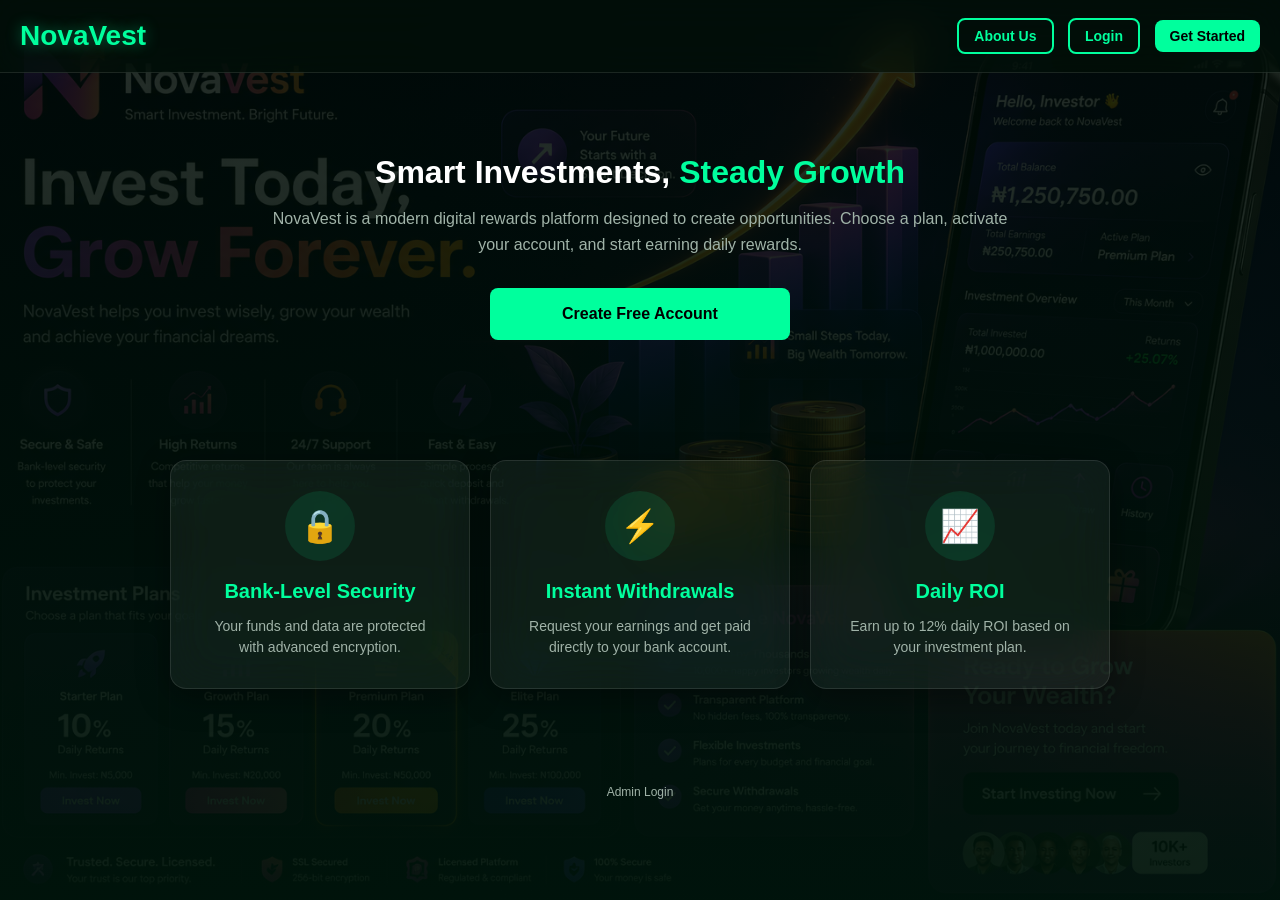
==== commit d084daab: "Update index.html" ====
--- a/index.html
+++ b/index.html
@@ -25,9 +25,10 @@
     </style>
 </head>
 <body>
-    <header>
+        <header>
         <div class="logo" style="margin:0;">NovaVest</div>
         <div class="nav-btns">
+            <a href="about.html" class="btn-login">About Us</a> <!-- ADD THIS -->
             <a href="login.html" class="btn-login">Login</a>
             <a href="register.html" class="btn-register">Get Started</a>
         </div>
@@ -69,4 +70,4 @@
         }
     </script>
 </body>
-</html>+</html>
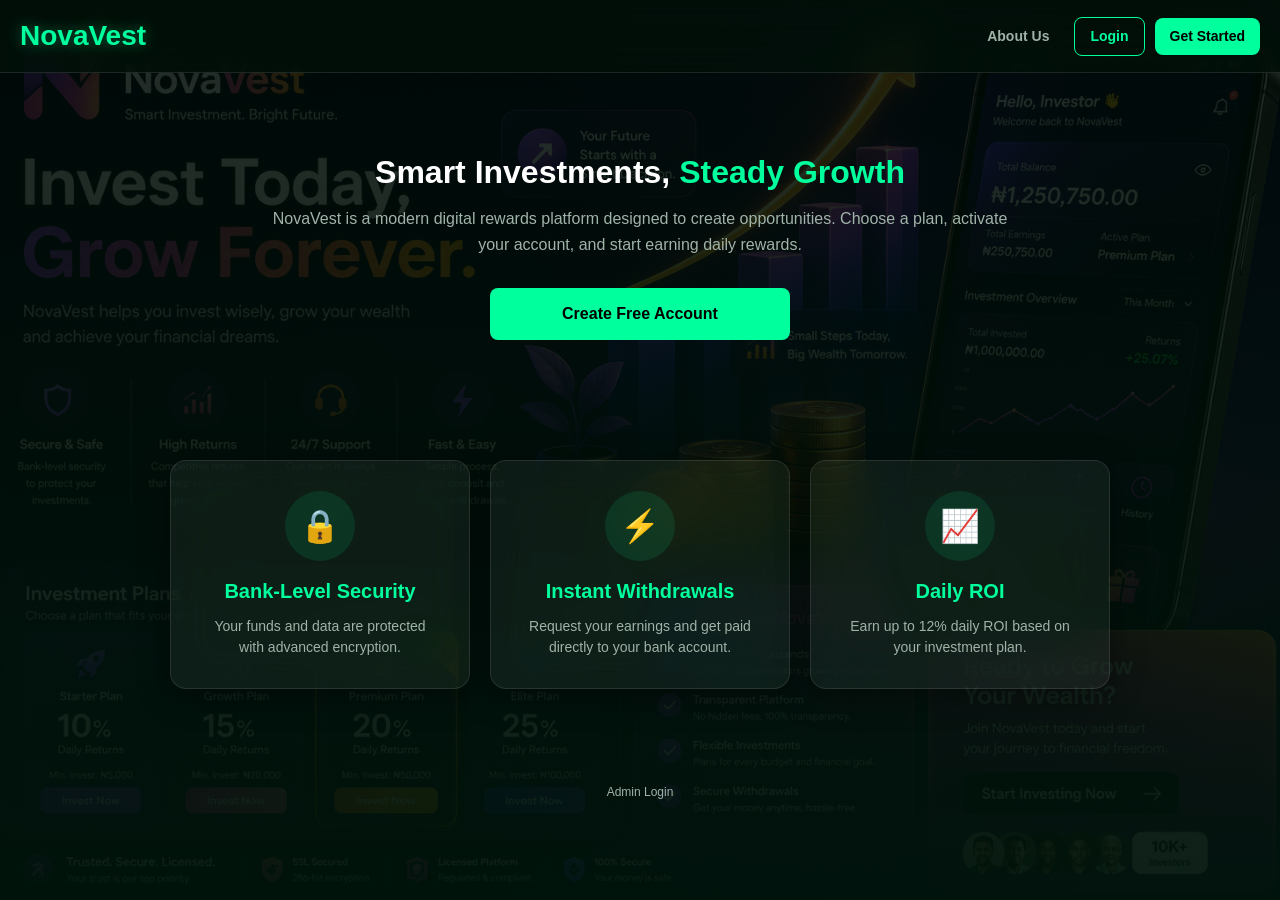
==== commit 98576b91: "Update index.html" ====
--- a/index.html
+++ b/index.html
@@ -8,14 +8,39 @@
     <meta name="theme-color" content="#021109">
     <link rel="stylesheet" href="style.css">
     <style>
-        header { background: rgba(2, 17, 9, 0.6); backdrop-filter: blur(20px); padding: 15px 20px; display: flex; justify-content: space-between; align-items: center; position: sticky; top: 0; z-index: 100; border-bottom: 1px solid var(--glass-border); }
-        .nav-btns a { text-decoration: none; padding: 8px 15px; border-radius: 8px; font-weight: 700; margin-left: 10px; font-size: 14px; }
-        .btn-login { color: var(--neon-main); border: 2px solid var(--neon-main); }
+        /* Header Layout Fix */
+        header { 
+            background: rgba(2, 17, 9, 0.8); 
+            backdrop-filter: blur(20px); 
+            padding: 15px 20px; 
+            display: flex; 
+            justify-content: space-between; 
+            align-items: center; 
+            position: sticky; 
+            top: 0; 
+            z-index: 100; 
+            border-bottom: 1px solid var(--glass-border); 
+            flex-wrap: wrap;
+            gap: 10px;
+        }
+        .nav-btns { display: flex; gap: 10px; align-items: center; }
+        .nav-btns a { 
+            text-decoration: none; 
+            padding: 8px 15px; 
+            border-radius: 8px; 
+            font-weight: 700; 
+            font-size: 14px; 
+            display: inline-block;
+        }
+        .btn-link { color: var(--text-muted); }
+        .btn-login { color: var(--neon-main); border: 1px solid var(--neon-main); }
         .btn-register { background: var(--neon-main); color: #000; }
+        
         .hero { text-align: center; padding: 80px 20px; max-width: 800px; margin: 0 auto; }
         .hero h1 { font-size: 32px; margin-bottom: 15px; line-height: 1.2; }
         .hero h1 span { color: var(--neon-main); }
         .hero p { font-size: 16px; color: var(--text-muted); line-height: 1.6; margin-bottom: 30px; }
+        
         .features { display: flex; justify-content: center; gap: 20px; padding: 40px 20px; flex-wrap: wrap; max-width: 1000px; margin: 0 auto; }
         .feature-box { padding: 30px; width: 100%; max-width: 300px; text-align: center; margin-bottom: 10px; }
         .feature-icon { width: 70px; height: 70px; margin: 0 auto 15px; background: rgba(0, 255, 157, 0.1); border-radius: 50%; display: flex; align-items: center; justify-content: center; font-size: 32px; }
@@ -25,19 +50,21 @@
     </style>
 </head>
 <body>
-        <header>
+    <header>
         <div class="logo" style="margin:0;">NovaVest</div>
         <div class="nav-btns">
-            <a href="about.html" class="btn-login">About Us</a> <!-- ADD THIS -->
+            <a href="about.html" class="btn-link">About Us</a>
             <a href="login.html" class="btn-login">Login</a>
             <a href="register.html" class="btn-register">Get Started</a>
         </div>
     </header>
+    
     <div class="hero">
         <h1>Smart Investments, <span>Steady Growth</span></h1>
         <p>NovaVest is a modern digital rewards platform designed to create opportunities. Choose a plan, activate your account, and start earning daily rewards.</p>
         <a href="register.html" class="btn" style="max-width: 300px; margin: 0 auto;">Create Free Account</a>
     </div>
+    
     <div class="features">
         <div class="glass-card feature-box">
             <div class="feature-icon">🔒</div>
@@ -55,9 +82,11 @@
             <p style="color: var(--text-muted); font-size: 14px;">Earn up to 12% daily ROI based on your investment plan.</p>
         </div>
     </div>
+    
     <div class="admin-footer">
         <a href="admin-login.html">Admin Login</a>
     </div>
+    
     <script>
         if ('serviceWorker' in navigator) {
           window.addEventListener('load', function() {
